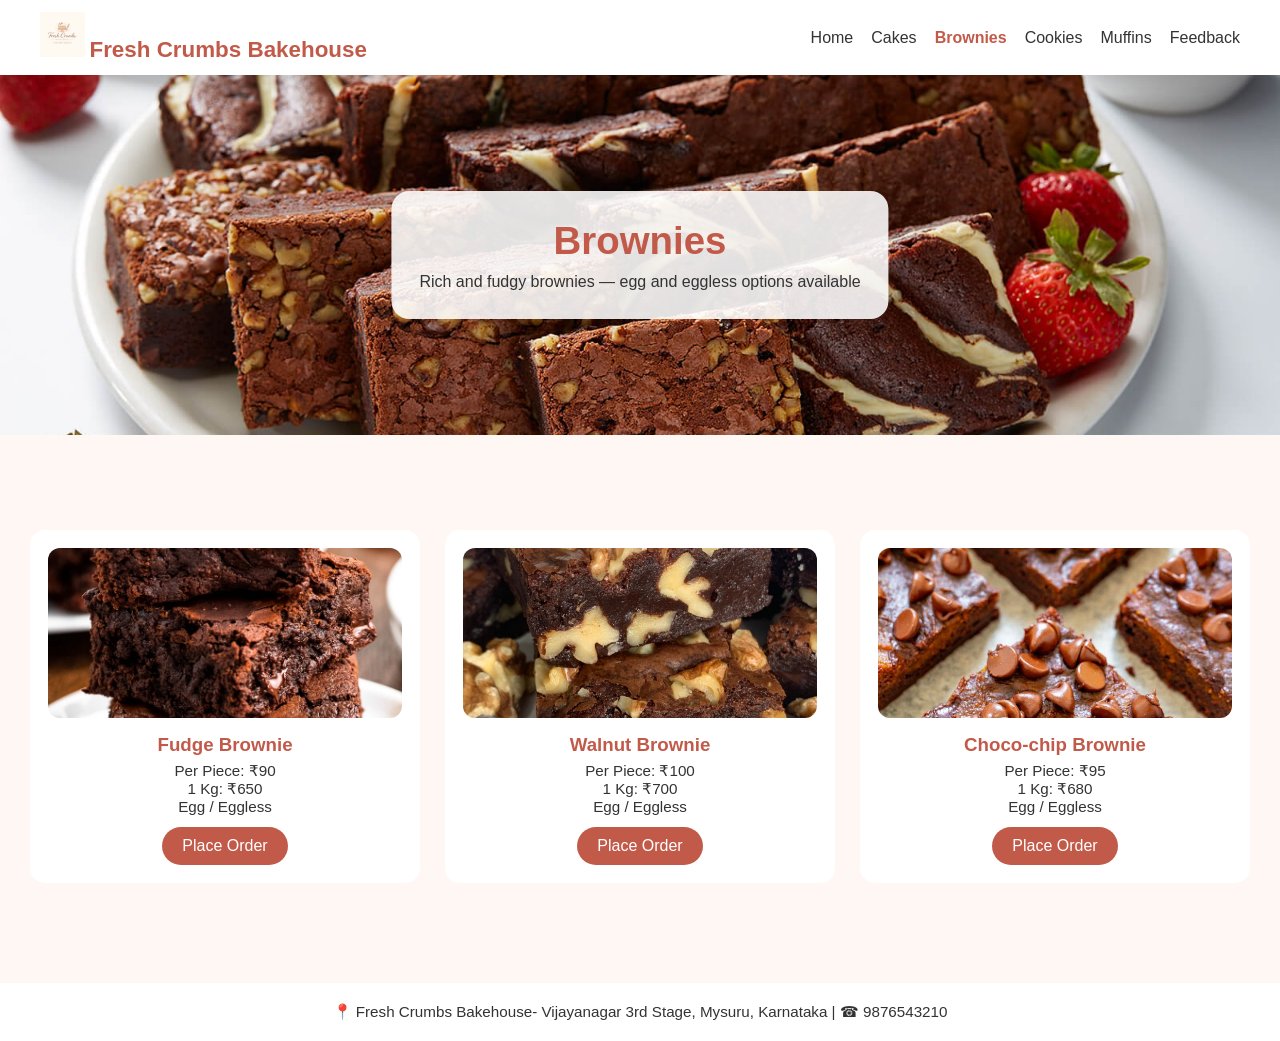
==== brownies.html @ a9f3908b "Initial commit: Bakehouse website" ====
<!DOCTYPE html>
<html lang="en">
<head>
  <meta charset="UTF-8">
  <title>Brownies | Fresh Crumbs Bakehouse</title>
  <link rel="stylesheet" href="style.css">
  <meta name="viewport" content="width=device-width, initial-scale=1.0">

</head>
<body>

<header>
   <div class="logo">
    <a href="index.html">
      <img src="Images/Logo.png" alt="Fresh Crumbs Bakehouse Logo">
      <span class="logo-text">Fresh Crumbs Bakehouse</span>
    </a>
</div>
  <nav aria-label="Main navigation"><a href="index.html">Home</a><a href="cakes.html">Cakes</a><a href="brownies.html" aria-current="page">Brownies</a><a href="cookies.html">Cookies</a><a href="muffins.html">Muffins</a><a href="feedback.html">Feedback</a></nav>
</header>

<section class="hero">
  <img src="bowniee.jpg" alt="Brownies Banner">
  <div class="hero-text">
    <h1>Brownies</h1>
    <p>Rich and fudgy brownies — egg and eggless options available</p>
  </div>
</section>

<section class="product-page">
  <div class="product-grid">

    <div class="product-card">
      <img src="fudgy brownie.jpg" alt="Fudge Brownie">
      <h3>Fudge Brownie</h3>
      <p>Per Piece: ₹90</p>
      <p>1 Kg: ₹650</p>
      <p>Egg / Eggless</p>
      <a href="order.html?product=Fudge Brownie" class="order-btn">Place Order</a>
    </div>

    <div class="product-card">
      <img src="walnut brownie.jpg" alt="Walnut Brownie">
      <h3>Walnut Brownie</h3>
      <p>Per Piece: ₹100</p>
      <p>1 Kg: ₹700</p>
      <p>Egg / Eggless</p>
      <a href="order.html?product=Walnut Brownie" class="order-btn">Place Order</a>
    </div>

    <div class="product-card">
      <img src="choco chip.jpg" alt="Choco Chip Brownie">
      <h3>Choco-chip Brownie</h3>
      <p>Per Piece: ₹95</p>
      <p>1 Kg: ₹680</p>
      <p>Egg / Eggless</p>
      <a href="order.html?product=Choco-chip Brownie" class="order-btn">Place Order</a>
    </div>

  </div>
</section>

<footer>
  <p>📍 Fresh Crumbs Bakehouse- Vijayanagar 3rd Stage, Mysuru, Karnataka  | ☎ 9876543210</p>
</footer>
</body>
</html>
---- style.css ----
/* ===== GLOBAL RESET ===== */
* {
    margin: 0;
    padding: 0;
    box-sizing: border-box;
    font-family: 'Segoe UI', sans-serif;
}

/* REMOVE DEFAULT LINK STYLES (BLUE LINE FIX) */
a {
    text-decoration: none;
    color: inherit;
}

body {
    background: #fff7f3;
    color: #333;
}

/* ===== HEADER ===== */
header {
    background: white;
    padding: 12px 40px;
    display: flex;
    justify-content: space-between;
    align-items: center;
    box-shadow: 0 5px 15px rgba(0, 0, 0, 0.08);
    position: sticky;
    top: 0;
    z-index: 10;
}

/* LOGO */
.logo {
    display: flex;
    align-items: center;
    gap: 10px;
}

.logo img {
    height: 45px;
    width: auto;
}

.logo-text {
    font-size: 1.4rem;
    font-weight: 700;
    color: #c25a4a;
}

/* NAVIGATION */
nav a {
    margin-left: 18px;
    font-weight: 500;
    transition: 0.2s;
}

nav {
    display: flex;
    flex-wrap: wrap;
    justify-content: center;
    gap: 8px 18px;
}

nav a { margin-left: 0; }

nav a:hover {
    color: #c25a4a;
}

nav a[aria-current="page"] {
    color: #c25a4a;
    font-weight: 700;
}

/* ===== HERO SECTION ===== */
.hero {
    position: relative;
    height: 360px;
}

.hero img {
    width: 100%;
    height: 100%;
    object-fit: cover;
}

.hero-text {
    position: absolute;
    top: 50%;
    left: 50%;
    transform: translate(-50%, -50%);
    background: rgba(255, 255, 255, 0.88);
    padding: 28px;
    border-radius: 18px;
    text-align: center;
}

.hero-text h1 {
    font-size: 2.4rem;
    color: #c25a4a;
}

.hero-text p {
    margin-top: 10px;
    font-size: 1rem;
}

/* ===== CATEGORIES ===== */
.categories {
    padding: 60px 30px;
    text-align: center;
}

.category-grid {
    display: grid;
    grid-template-columns: repeat(auto-fit, minmax(220px, 1fr));
    gap: 25px;
    margin-top: 35px;
}

/* CATEGORY CARD */
.category-card {
    background: white;
    border-radius: 20px;
    overflow: hidden;
    transition: 0.3s ease;
    cursor: pointer;
    position: relative;
    display: block; /* important when wrapped in <a> */
}

/* IMAGE FILLS ENTIRE CARD */
.category-card img {
    width: 100%;
    height: 220px;
    object-fit: cover;
    display: block;
}

/* TEXT OVERLAY */
.category-card h3 {
    position: absolute;
    bottom: 0;
    width: 100%;
    padding: 14px;
    margin: 0;
    background: rgba(255, 255, 255, 0.92);
    color: #c25a4a;
    font-size: 1.15rem;
    text-align: center;
}

/* HOVER EFFECT */
.category-card:hover {
    transform: translateY(-6px);
    box-shadow: 0 14px 24px rgba(0, 0, 0, 0.15);
}

/* ===== PRODUCT PAGES ===== */
.product-page {
    padding: 60px 30px;
    text-align: center;
}

.product-grid {
    display: grid;
    grid-template-columns: repeat(auto-fit, minmax(220px, 1fr));
    gap: 25px;
    margin-top: 35px;
}

.product-card {
    background: white;
    padding: 18px;
    border-radius: 15px;
}
.product-card {
    width: 100%;
}

.product-card img {
    width: 100%;
    height: 170px;
    object-fit: cover;
    border-radius: 12px;
}

.product-card h3 {
    margin: 12px 0 6px;
    color: #c25a4a;
}

.product-card p {
    font-size: 0.95rem;
}

/* ORDER BUTTON */
.order-btn {
    display: inline-block;
    margin-top: 12px;
    padding: 10px 20px;
    background: #c25a4a;
    color: white;
    border-radius: 25px;
    transition: 0.2s;
}

.order-btn:hover {
    background: #a6473a;
}

/* ===== ORDER FORM ===== */
.order-form {
    max-width: 420px;
    margin: 40px auto;
    display: flex;
    flex-direction: column;
    gap: 15px;
}

.order-form input,
.order-form select,
.order-form button {
    padding: 12px;
    border-radius: 10px;
    border: 1px solid #ccc;
    font-size: 1rem;
}

.order-form button {
    background: #c25a4a;
    color: white;
    border: none;
    cursor: pointer;
}

.order-form button:hover {
    background: #a6473a;
}

.order-intro, .form-message {
    max-width: 600px;
    margin: 14px auto;
    line-height: 1.5;
}

.form-message { color: #8d3328; font-weight: 600; }
.order-form label { text-align: left; font-weight: 600; margin-bottom: -10px; }

.order-summary {
    max-width: 420px;
    margin: 14px auto 0;
    padding: 22px;
    background: white;
    border-radius: 15px;
    box-shadow: 0 5px 15px rgba(0, 0, 0, 0.08);
    text-align: left;
}

.order-summary h3 {
    margin-bottom: 12px;
    color: #c25a4a;
    text-align: center;
}

.order-summary dl > div {
    display: flex;
    justify-content: space-between;
    gap: 20px;
    padding: 9px 0;
    border-bottom: 1px solid #f0e5e1;
}

.order-summary dl > div:last-child { border-bottom: 0; }
.order-summary dt { font-weight: 600; }
.order-summary dd { margin: 0; text-align: right; }
.order-summary .total-row { border-top: 2px solid #c25a4a; font-size: 1.1rem; color: #a6473a; }

/* ===== FOOTER ===== */
footer {
    background: white;
    text-align: center;
    padding: 20px;
    margin-top: 40px;
    font-size: 0.95rem;
}

/* ===== RESPONSIVE ===== */
@media screen and (max-width: 768px) {

    header {
        flex-direction: column;
        padding: 15px 20px;
    }

    nav {
        margin-top: 10px;
    }

    .hero-text h1 {
        font-size: 2rem;
    }

    .category-card img {
        height: 180px;
    }

    .product-card img {
        height: 150px;
    }
}
/* ===== HERO SLIDER SAFE ADDITION ===== */
.hero {
  position: relative;
  height: 360px;
  overflow: hidden;
}

.hero-slide {
  position: absolute;
  width: 100%;
  height: 100%;
  display: none;
}

.hero-slide img {
  width: 100%;
  height: 100%;
  object-fit: cover;
}

.hero-slide.active {
  display: block;
}

/* ===== HERO SLIDER CONTROLS ===== */
.prev, .next {
  position: absolute;
  top: 50%;
  transform: translateY(-50%);
  background: rgba(255, 255, 255, 0.85);
  border: none;
  padding: 12px 16px;
  font-size: 22px;
  cursor: pointer;
  border-radius: 50%;
  z-index: 5;
}

.prev {
  left: 20px;
}

.next {
  right: 20px;
}

.prev:hover,
.next:hover {
  background: #c25a4a;
  color: white;
}
.hero-slide {
    z-index: 1;
}

/* ===== HERO DOTS ===== */
.hero-dots {
  position: absolute;
  bottom: 18px;
  width: 100%;
  text-align: center;
  z-index: 6;
}

.dot {
  height: 10px;
  width: 10px;
  margin: 0 5px;
  background: #ddd;
  border-radius: 50%;
  display: inline-block;
  cursor: pointer;
  transition: 0.3s;
  border: 0;
  padding: 0;
}

.dot.active {
  background: #c25a4a;
}

img {
  max-width: 100%;
  height: auto;
}
@media (max-width: 600px) {
  header {
    flex-direction: column;
    text-align: center;
  }

  nav {
    margin-top: 8px;
  }
}
.product-card {
  transition: transform 0.2s ease, box-shadow 0.2s ease;
}

.product-card:hover {
  transform: translateY(-5px);
  box-shadow: 0 6px 14px rgba(0,0,0,0.12);
}
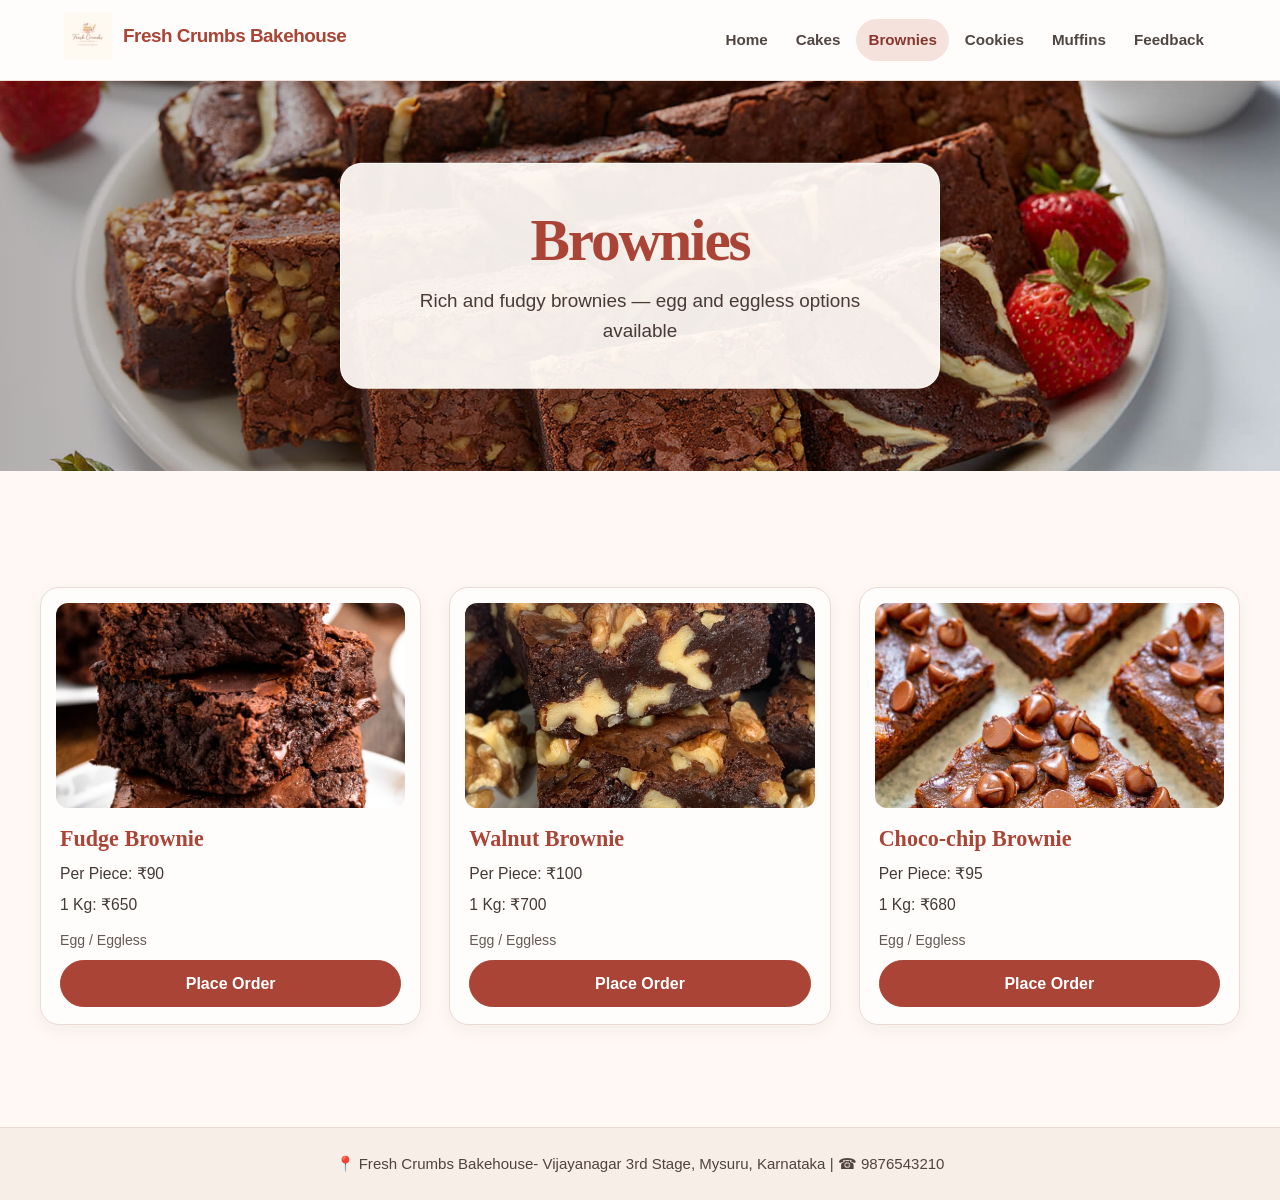
==== commit b377ac0e: "Improve Bakehouse design and responsiveness" ====
--- a/brownies.html
+++ b/brownies.html
@@ -8,6 +8,7 @@
 
 </head>
 <body>
+<a class="skip-link" href="#main-content">Skip to content</a>
 
 <header>
    <div class="logo">
@@ -19,6 +20,7 @@
   <nav aria-label="Main navigation"><a href="index.html">Home</a><a href="cakes.html">Cakes</a><a href="brownies.html" aria-current="page">Brownies</a><a href="cookies.html">Cookies</a><a href="muffins.html">Muffins</a><a href="feedback.html">Feedback</a></nav>
 </header>
 
+<main id="main-content">
 <section class="hero">
   <img src="bowniee.jpg" alt="Brownies Banner">
   <div class="hero-text">
@@ -31,7 +33,7 @@
   <div class="product-grid">
 
     <div class="product-card">
-      <img src="fudgy brownie.jpg" alt="Fudge Brownie">
+      <img src="fudgy brownie.jpg" alt="Fudge Brownie" loading="lazy">
       <h3>Fudge Brownie</h3>
       <p>Per Piece: ₹90</p>
       <p>1 Kg: ₹650</p>
@@ -40,7 +42,7 @@
     </div>
 
     <div class="product-card">
-      <img src="walnut brownie.jpg" alt="Walnut Brownie">
+      <img src="walnut brownie.jpg" alt="Walnut Brownie" loading="lazy">
       <h3>Walnut Brownie</h3>
       <p>Per Piece: ₹100</p>
       <p>1 Kg: ₹700</p>
@@ -49,7 +51,7 @@
     </div>
 
     <div class="product-card">
-      <img src="choco chip.jpg" alt="Choco Chip Brownie">
+      <img src="choco chip.jpg" alt="Choco Chip Brownie" loading="lazy">
       <h3>Choco-chip Brownie</h3>
       <p>Per Piece: ₹95</p>
       <p>1 Kg: ₹680</p>
@@ -59,6 +61,7 @@
 
   </div>
 </section>
+</main>
 
 <footer>
   <p>📍 Fresh Crumbs Bakehouse- Vijayanagar 3rd Stage, Mysuru, Karnataka  | ☎ 9876543210</p>
--- a/style.css
+++ b/style.css
@@ -1,415 +1,389 @@
-/* ===== GLOBAL RESET ===== */
-* {
-    margin: 0;
-    padding: 0;
-    box-sizing: border-box;
-    font-family: 'Segoe UI', sans-serif;
-}
-
-/* REMOVE DEFAULT LINK STYLES (BLUE LINE FIX) */
-a {
-    text-decoration: none;
-    color: inherit;
-}
-
+/* Fresh Crumbs Bakehouse shared visual system */
+:root {
+  color-scheme: light;
+  --cream: #fff8f4;
+  --cream-deep: #f8eee8;
+  --paper: #fffdfb;
+  --ink: #352a27;
+  --muted: #665854;
+  --accent: #a94436;
+  --accent-hover: #87372d;
+  --accent-soft: #f5e2dc;
+  --line: #eadbd4;
+  --shadow: 0 12px 32px rgba(69, 43, 34, 0.1);
+  --heading-font: "Palatino Linotype", "Book Antiqua", Georgia, serif;
+  --body-font: "Segoe UI", Roboto, "Helvetica Neue", Arial, sans-serif;
+}
+
+*, *::before, *::after { box-sizing: border-box; }
+html { scroll-behavior: smooth; }
 body {
-    background: #fff7f3;
-    color: #333;
-}
-
-/* ===== HEADER ===== */
+  margin: 0;
+  background: var(--cream);
+  color: var(--ink);
+  font: 16px/1.6 var(--body-font);
+  -webkit-font-smoothing: antialiased;
+}
+img { display: block; max-width: 100%; }
+a { color: inherit; text-decoration: none; }
+button, input, select, textarea { font: inherit; }
+button { color: inherit; }
+
+h1, h2, h3 {
+  margin-top: 0;
+  color: var(--ink);
+  font-family: var(--heading-font);
+  font-weight: 700;
+  line-height: 1.15;
+}
+h2 { margin-bottom: 14px; font-size: clamp(1.85rem, 3vw, 2.5rem); }
+p { margin-top: 0; }
+
+a:focus-visible, button:focus-visible, input:focus-visible,
+select:focus-visible, textarea:focus-visible {
+  outline: 3px solid #7d342a;
+  outline-offset: 3px;
+}
+.skip-link {
+  position: absolute;
+  z-index: 100;
+  top: 8px;
+  left: 8px;
+  padding: 10px 14px;
+  transform: translateY(-160%);
+  border-radius: 8px;
+  background: var(--ink);
+  color: #fff;
+}
+.skip-link:focus { transform: translateY(0); }
+
+/* Header and navigation */
 header {
-    background: white;
-    padding: 12px 40px;
-    display: flex;
-    justify-content: space-between;
-    align-items: center;
-    box-shadow: 0 5px 15px rgba(0, 0, 0, 0.08);
-    position: sticky;
-    top: 0;
-    z-index: 10;
-}
-
-/* LOGO */
-.logo {
-    display: flex;
-    align-items: center;
-    gap: 10px;
-}
-
-.logo img {
-    height: 45px;
-    width: auto;
-}
-
-.logo-text {
-    font-size: 1.4rem;
-    font-weight: 700;
-    color: #c25a4a;
-}
-
-/* NAVIGATION */
+  position: sticky;
+  z-index: 20;
+  top: 0;
+  display: flex;
+  align-items: center;
+  justify-content: space-between;
+  gap: 24px;
+  min-height: 78px;
+  padding: 12px clamp(18px, 5vw, 68px);
+  border-bottom: 1px solid rgba(234, 219, 212, 0.85);
+  background: rgba(255, 253, 251, 0.96);
+  box-shadow: 0 4px 18px rgba(69, 43, 34, 0.055);
+  backdrop-filter: blur(12px);
+}
+.logo { flex: 0 0 auto; }
+.logo > a { display: inline-flex; align-items: center; gap: 11px; }
+.logo img { width: 48px; height: 48px; object-fit: contain; }
+.logo-text { color: var(--accent); font-size: 1.18rem; font-weight: 750; letter-spacing: -0.025em; }
+nav { display: flex; flex-wrap: wrap; align-items: center; justify-content: flex-end; gap: 4px; }
 nav a {
-    margin-left: 18px;
-    font-weight: 500;
-    transition: 0.2s;
-}
-
-nav {
-    display: flex;
-    flex-wrap: wrap;
-    justify-content: center;
-    gap: 8px 18px;
-}
-
-nav a { margin-left: 0; }
-
-nav a:hover {
-    color: #c25a4a;
-}
-
-nav a[aria-current="page"] {
-    color: #c25a4a;
-    font-weight: 700;
-}
-
-/* ===== HERO SECTION ===== */
-.hero {
-    position: relative;
-    height: 360px;
-}
-
-.hero img {
-    width: 100%;
-    height: 100%;
-    object-fit: cover;
-}
-
-.hero-text {
-    position: absolute;
-    top: 50%;
-    left: 50%;
-    transform: translate(-50%, -50%);
-    background: rgba(255, 255, 255, 0.88);
-    padding: 28px;
-    border-radius: 18px;
-    text-align: center;
-}
-
-.hero-text h1 {
-    font-size: 2.4rem;
-    color: #c25a4a;
-}
-
-.hero-text p {
-    margin-top: 10px;
-    font-size: 1rem;
-}
-
-/* ===== CATEGORIES ===== */
-.categories {
-    padding: 60px 30px;
-    text-align: center;
-}
-
-.category-grid {
-    display: grid;
-    grid-template-columns: repeat(auto-fit, minmax(220px, 1fr));
-    gap: 25px;
-    margin-top: 35px;
-}
-
-/* CATEGORY CARD */
-.category-card {
-    background: white;
-    border-radius: 20px;
-    overflow: hidden;
-    transition: 0.3s ease;
-    cursor: pointer;
-    position: relative;
-    display: block; /* important when wrapped in <a> */
-}
-
-/* IMAGE FILLS ENTIRE CARD */
-.category-card img {
-    width: 100%;
-    height: 220px;
-    object-fit: cover;
-    display: block;
-}
-
-/* TEXT OVERLAY */
-.category-card h3 {
-    position: absolute;
-    bottom: 0;
-    width: 100%;
-    padding: 14px;
-    margin: 0;
-    background: rgba(255, 255, 255, 0.92);
-    color: #c25a4a;
-    font-size: 1.15rem;
-    text-align: center;
-}
-
-/* HOVER EFFECT */
-.category-card:hover {
-    transform: translateY(-6px);
-    box-shadow: 0 14px 24px rgba(0, 0, 0, 0.15);
-}
-
-/* ===== PRODUCT PAGES ===== */
-.product-page {
-    padding: 60px 30px;
-    text-align: center;
-}
-
-.product-grid {
-    display: grid;
-    grid-template-columns: repeat(auto-fit, minmax(220px, 1fr));
-    gap: 25px;
-    margin-top: 35px;
-}
-
-.product-card {
-    background: white;
-    padding: 18px;
-    border-radius: 15px;
-}
-.product-card {
-    width: 100%;
-}
-
-.product-card img {
-    width: 100%;
-    height: 170px;
-    object-fit: cover;
-    border-radius: 12px;
-}
-
-.product-card h3 {
-    margin: 12px 0 6px;
-    color: #c25a4a;
-}
-
-.product-card p {
-    font-size: 0.95rem;
-}
-
-/* ORDER BUTTON */
-.order-btn {
-    display: inline-block;
-    margin-top: 12px;
-    padding: 10px 20px;
-    background: #c25a4a;
-    color: white;
-    border-radius: 25px;
-    transition: 0.2s;
-}
-
-.order-btn:hover {
-    background: #a6473a;
-}
-
-/* ===== ORDER FORM ===== */
-.order-form {
-    max-width: 420px;
-    margin: 40px auto;
-    display: flex;
-    flex-direction: column;
-    gap: 15px;
-}
-
-.order-form input,
-.order-form select,
-.order-form button {
-    padding: 12px;
-    border-radius: 10px;
-    border: 1px solid #ccc;
-    font-size: 1rem;
-}
-
-.order-form button {
-    background: #c25a4a;
-    color: white;
-    border: none;
-    cursor: pointer;
-}
-
-.order-form button:hover {
-    background: #a6473a;
-}
-
-.order-intro, .form-message {
-    max-width: 600px;
-    margin: 14px auto;
-    line-height: 1.5;
-}
-
-.form-message { color: #8d3328; font-weight: 600; }
-.order-form label { text-align: left; font-weight: 600; margin-bottom: -10px; }
-
-.order-summary {
-    max-width: 420px;
-    margin: 14px auto 0;
-    padding: 22px;
-    background: white;
-    border-radius: 15px;
-    box-shadow: 0 5px 15px rgba(0, 0, 0, 0.08);
-    text-align: left;
-}
-
-.order-summary h3 {
-    margin-bottom: 12px;
-    color: #c25a4a;
-    text-align: center;
-}
-
-.order-summary dl > div {
-    display: flex;
-    justify-content: space-between;
-    gap: 20px;
-    padding: 9px 0;
-    border-bottom: 1px solid #f0e5e1;
-}
-
-.order-summary dl > div:last-child { border-bottom: 0; }
-.order-summary dt { font-weight: 600; }
-.order-summary dd { margin: 0; text-align: right; }
-.order-summary .total-row { border-top: 2px solid #c25a4a; font-size: 1.1rem; color: #a6473a; }
-
-/* ===== FOOTER ===== */
-footer {
-    background: white;
-    text-align: center;
-    padding: 20px;
-    margin-top: 40px;
-    font-size: 0.95rem;
-}
-
-/* ===== RESPONSIVE ===== */
-@media screen and (max-width: 768px) {
-
-    header {
-        flex-direction: column;
-        padding: 15px 20px;
-    }
-
-    nav {
-        margin-top: 10px;
-    }
-
-    .hero-text h1 {
-        font-size: 2rem;
-    }
-
-    .category-card img {
-        height: 180px;
-    }
-
-    .product-card img {
-        height: 150px;
-    }
-}
-/* ===== HERO SLIDER SAFE ADDITION ===== */
+  display: inline-flex;
+  align-items: center;
+  min-height: 42px;
+  padding: 7px 12px;
+  border-radius: 999px;
+  color: #514541;
+  font-size: 0.95rem;
+  font-weight: 600;
+  transition: color 160ms ease, background-color 160ms ease;
+}
+nav a:hover, nav a[aria-current="page"] { color: var(--accent-hover); background: var(--accent-soft); }
+nav a[aria-current="page"] { font-weight: 750; }
+
+/* Hero banners and homepage carousel */
 .hero {
   position: relative;
-  height: 360px;
+  height: clamp(280px, 34vw, 390px);
   overflow: hidden;
-}
-
-.hero-slide {
-  position: absolute;
-  width: 100%;
-  height: 100%;
-  display: none;
-}
-
-.hero-slide img {
+  isolation: isolate;
+  background: #ead6ca;
+}
+.home-hero { height: clamp(430px, 48vw, 570px); }
+.hero::after {
+  position: absolute;
+  z-index: 1;
+  inset: 0;
+  background: linear-gradient(90deg, rgba(35, 23, 19, 0.32), rgba(35, 23, 19, 0.03) 70%);
+  content: "";
+  pointer-events: none;
+}
+.hero > img, .hero-slide > img {
   width: 100%;
   height: 100%;
   object-fit: cover;
-}
-
-.hero-slide.active {
-  display: block;
-}
-
-/* ===== HERO SLIDER CONTROLS ===== */
-.prev, .next {
-  position: absolute;
+  object-position: center;
+}
+.hero-slide {
+  position: absolute;
+  z-index: 0;
+  inset: 0;
+  display: none;
+}
+.hero-slide.active { display: block; }
+.hero-text {
+  position: absolute;
+  z-index: 2;
   top: 50%;
-  transform: translateY(-50%);
-  background: rgba(255, 255, 255, 0.85);
-  border: none;
-  padding: 12px 16px;
-  font-size: 22px;
+  left: 50%;
+  width: min(600px, calc(100% - 36px));
+  padding: clamp(24px, 4vw, 42px);
+  transform: translate(-50%, -50%);
+  border: 1px solid rgba(255,255,255,0.7);
+  border-radius: 22px;
+  background: rgba(255, 250, 246, 0.94);
+  box-shadow: 0 18px 48px rgba(38, 24, 20, 0.2);
+  text-align: center;
+}
+.hero-text h1 { margin-bottom: 12px; color: var(--accent); font-size: clamp(2rem, 5vw, 3.7rem); letter-spacing: -0.035em; }
+.hero-text p { margin-bottom: 0; color: #493a35; font-size: clamp(1rem, 1.5vw, 1.18rem); }
+.home-hero .hero-text { left: clamp(24px, 9vw, 126px); width: min(620px, calc(100% - 48px)); transform: translateY(-56%); text-align: left; }
+.home-hero .hero-text h1 { max-width: 12ch; font-size: clamp(2.6rem, 6vw, 4.7rem); }
+.home-hero .hero-text p { max-width: 42ch; }
+
+.hero-controls {
+  position: absolute;
+  z-index: 4;
+  right: 0;
+  bottom: 18px;
+  left: 0;
+  display: flex;
+  align-items: center;
+  justify-content: center;
+  gap: 12px;
+}
+.hero-dots { display: flex; align-items: center; gap: 5px; }
+.dot {
+  display: inline-grid;
+  width: 36px;
+  height: 36px;
+  place-items: center;
+  border: 0;
+  border-radius: 50%;
+  background: transparent;
   cursor: pointer;
-  border-radius: 50%;
-  z-index: 5;
-}
-
-.prev {
-  left: 20px;
-}
-
-.next {
-  right: 20px;
-}
-
-.prev:hover,
-.next:hover {
-  background: #c25a4a;
+}
+.dot::before { width: 10px; height: 10px; border-radius: 50%; background: #fffaf6; box-shadow: 0 1px 6px #39272255; content: ""; transition: width 160ms ease, background 160ms ease; }
+.dot.active::before { width: 23px; border-radius: 999px; background: var(--accent); }
+
+/* Category and product layouts */
+.categories, .product-page {
+  width: min(1200px, calc(100% - 48px));
+  margin-inline: auto;
+  padding-block: clamp(48px, 7vw, 82px);
+}
+.categories { text-align: center; }
+.categories h2, .product-page > h2 { text-align: center; }
+.category-grid, .product-grid {
+  display: grid;
+  grid-template-columns: repeat(auto-fit, minmax(min(100%, 245px), 1fr));
+  gap: clamp(18px, 2.5vw, 28px);
+  margin-top: 34px;
+}
+.category-card, .product-card {
+  min-width: 0;
+  overflow: hidden;
+  border: 1px solid var(--line);
+  border-radius: 19px;
+  background: var(--paper);
+  box-shadow: 0 5px 18px rgba(69, 43, 34, 0.055);
+  transition: transform 180ms ease, box-shadow 180ms ease;
+}
+.category-card:hover, .category-card:focus-within, .product-card:hover {
+  transform: translateY(-4px);
+  box-shadow: var(--shadow);
+}
+.category-card > a { position: relative; display: block; min-height: 230px; overflow: hidden; }
+.category-card img { width: 100%; height: 250px; object-fit: cover; transition: transform 350ms ease; }
+.category-card:hover img, .category-card:focus-within img { transform: scale(1.035); }
+.category-card h3 {
+  position: absolute;
+  right: 14px;
+  bottom: 14px;
+  left: 14px;
+  margin: 0;
+  padding: 12px 15px;
+  border: 1px solid rgba(255,255,255,0.8);
+  border-radius: 12px;
+  background: rgba(255, 253, 251, 0.96);
+  color: var(--accent);
+  font-size: 1.25rem;
+}
+.product-page { text-align: center; }
+.product-page > .product-grid { text-align: left; }
+.product-card { display: flex; flex-direction: column; padding: 15px; }
+.product-card img { width: 100%; height: 205px; border-radius: 12px; background: var(--cream-deep); object-fit: cover; object-position: center; }
+.product-card h3 { margin: 18px 4px 7px; color: var(--accent); font-size: 1.38rem; }
+.product-card p { margin: 3px 4px; color: #453a36; font-size: 0.98rem; }
+.product-card p:last-of-type { margin-top: 9px; color: var(--muted); font-size: 0.88rem; }
+.order-btn {
+  display: inline-flex;
+  min-height: 44px;
+  align-items: center;
+  justify-content: center;
+  margin: auto 4px 2px;
+  padding: 10px 18px;
+  border: 1px solid var(--accent);
+  border-radius: 999px;
+  background: var(--accent);
+  color: #fff;
+  font-weight: 700;
+  transition: background-color 160ms ease, border-color 160ms ease, transform 160ms ease;
+}
+.product-card h3 + p { margin-top: 3px; }
+.product-card p:nth-last-of-type(1) { margin-bottom: 8px; }
+.order-btn:hover { transform: translateY(-1px); border-color: var(--accent-hover); background: var(--accent-hover); }
+
+/* Order form and receipt */
+.order-intro, .form-message { max-width: 620px; margin: 14px auto; line-height: 1.6; }
+.order-intro { color: var(--muted); text-align: center; }
+.form-message { color: var(--accent-hover); font-weight: 700; text-align: center; }
+.order-form {
+  display: flex;
+  max-width: 480px;
+  flex-direction: column;
+  gap: 11px;
+  margin: 30px auto 0;
+  padding: clamp(20px, 4vw, 30px);
+  border: 1px solid var(--line);
+  border-radius: 19px;
+  background: var(--paper);
+  box-shadow: 0 6px 22px rgba(69, 43, 34, 0.06);
+  text-align: left;
+}
+.order-form label { margin-top: 4px; color: #453a36; font-size: 0.95rem; font-weight: 700; }
+.order-form input, .order-form select {
+  width: 100%;
+  min-height: 48px;
+  padding: 10px 13px;
+  border: 1px solid #cdbdb5;
+  border-radius: 10px;
+  background: #fff;
+  color: var(--ink);
+}
+.order-form input[readonly] { background: #f9f2ed; color: #5c4b45; }
+.order-form button {
+  min-height: 48px;
+  margin-top: 10px;
+  padding: 11px 18px;
+  border: 0;
+  border-radius: 999px;
+  background: var(--accent);
   color: white;
-}
-.hero-slide {
-    z-index: 1;
-}
-
-/* ===== HERO DOTS ===== */
-.hero-dots {
-  position: absolute;
-  bottom: 18px;
+  font-weight: 750;
+  cursor: pointer;
+  transition: background-color 160ms ease, transform 160ms ease;
+}
+.order-form button:hover { transform: translateY(-1px); background: var(--accent-hover); }
+.order-summary {
+  max-width: 480px;
+  margin: 16px auto 0;
+  padding: clamp(20px, 4vw, 30px);
+  border: 1px solid var(--line);
+  border-radius: 19px;
+  background: var(--paper);
+  box-shadow: var(--shadow);
+  text-align: left;
+}
+.order-summary h3 { margin-bottom: 14px; color: var(--accent); font-size: 1.55rem; text-align: center; }
+.order-summary dl > div { display: flex; justify-content: space-between; gap: 20px; padding: 10px 0; border-bottom: 1px solid var(--line); }
+.order-summary dl > div:last-child { border-bottom: 0; }
+.order-summary dt { color: #544641; font-weight: 650; }
+.order-summary dd { margin: 0; color: var(--ink); text-align: right; }
+.order-summary .total-row { margin-top: 4px; border-top: 2px solid var(--accent); color: var(--accent-hover); font-size: 1.12rem; }
+.order-summary .total-row dt, .order-summary .total-row dd { color: var(--accent-hover); }
+
+/* Feedback page */
+.feedback-panel {
+  width: min(680px, calc(100% - 40px));
+  margin: clamp(32px, 6vw, 60px) auto;
+  padding: clamp(22px, 5vw, 42px);
+  border: 1px solid var(--line);
+  border-radius: 20px;
+  background: var(--paper);
+  box-shadow: var(--shadow);
+}
+.feedback-panel > h2, .feedback-panel > p { text-align: center; }
+.feedback-panel > p { max-width: 48ch; margin: 0 auto 24px; color: var(--muted); }
+.feedback-form { display: grid; gap: 10px; }
+.feedback-form h3 { margin-bottom: 3px; color: var(--accent); font-size: 1.4rem; }
+.feedback-form label { color: #453a36; font-size: 0.95rem; font-weight: 700; }
+.feedback-form input, .feedback-form textarea {
   width: 100%;
+  min-height: 46px;
+  padding: 11px 13px;
+  border: 1px solid #cdbdb5;
+  border-radius: 10px;
+  background: white;
+  color: var(--ink);
+}
+.feedback-form textarea { min-height: 130px; resize: vertical; }
+.feedback-form button {
+  min-height: 48px;
+  margin-top: 7px;
+  padding: 10px 18px;
+  border: 0;
+  border-radius: 999px;
+  background: var(--accent);
+  color: white;
+  font-weight: 750;
+  cursor: pointer;
+}
+.feedback-form button:hover { background: var(--accent-hover); }
+.feedback-message { min-height: 1.6em; margin: 12px 0; color: #38613b; font-weight: 700; text-align: center; }
+.reviews { margin-top: 28px; }
+.reviews h3 { margin-bottom: 12px; font-size: 1.45rem; text-align: center; }
+.review-card { margin: 12px 0; padding: 16px; border: 1px solid #f0ddd4; border-radius: 13px; background: #fff4ee; line-height: 1.55; overflow-wrap: anywhere; }
+.review-card strong { color: var(--accent-hover); }
+.review-card p { margin: 7px 0 0; white-space: pre-wrap; }
+
+/* Footer and intro page */
+footer {
+  margin-top: 20px;
+  padding: 24px clamp(18px, 4vw, 40px);
+  border-top: 1px solid var(--line);
+  background: var(--cream-deep);
+  color: #51433e;
+  font-size: 0.94rem;
   text-align: center;
-  z-index: 6;
-}
-
-.dot {
-  height: 10px;
-  width: 10px;
-  margin: 0 5px;
-  background: #ddd;
-  border-radius: 50%;
-  display: inline-block;
-  cursor: pointer;
-  transition: 0.3s;
-  border: 0;
-  padding: 0;
-}
-
-.dot.active {
-  background: #c25a4a;
-}
-
-img {
-  max-width: 100%;
-  height: auto;
-}
-@media (max-width: 600px) {
-  header {
-    flex-direction: column;
-    text-align: center;
-  }
-
-  nav {
-    margin-top: 8px;
-  }
-}
-.product-card {
-  transition: transform 0.2s ease, box-shadow 0.2s ease;
-}
-
-.product-card:hover {
-  transform: translateY(-5px);
-  box-shadow: 0 6px 14px rgba(0,0,0,0.12);
-}
+}
+footer p { margin: 0; }
+.splash-page { display: grid; min-height: 100svh; place-items: center; overflow: hidden; background: var(--cream); text-align: center; }
+.splash { width: min(420px, calc(100% - 36px)); animation: zoomFade 1.5s ease both; }
+.splash img { width: min(220px, 65vw); margin: 0 auto 18px; }
+.splash p { color: var(--accent); font-family: var(--heading-font); font-size: clamp(1.4rem, 4vw, 2rem); }
+@keyframes zoomFade { from { transform: scale(.94); opacity: 0; } to { transform: scale(1); opacity: 1; } }
+
+@media (max-width: 900px) {
+  header { flex-direction: column; justify-content: center; gap: 6px; padding-block: 11px; }
+  nav { justify-content: center; }
+  .home-hero { height: clamp(410px, 58vw, 510px); }
+}
+
+@media (max-width: 560px) {
+  body { font-size: 15px; }
+  header { position: relative; gap: 8px; padding: 12px 12px 10px; }
+  .logo img { width: 42px; height: 42px; }
+  .logo-text { font-size: 1.06rem; }
+  nav { width: 100%; gap: 2px; }
+  nav a { min-height: 40px; padding: 6px 9px; font-size: 0.89rem; }
+  .home-hero { height: 470px; }
+  .hero:not(.home-hero) { height: 300px; }
+  .home-hero .hero-text { left: 50%; width: calc(100% - 32px); padding: 24px; transform: translate(-50%, -56%); text-align: center; }
+  .home-hero .hero-text h1 { max-width: none; font-size: clamp(2.25rem, 11vw, 3.2rem); }
+  .hero-text { width: calc(100% - 30px); padding: 22px 18px; }
+  .hero-text h1 { font-size: 2.15rem; }
+  .hero-controls { bottom: 12px; gap: 5px; }
+  .categories, .product-page { width: min(100% - 30px, 1200px); padding-block: 46px; }
+  .category-grid, .product-grid { grid-template-columns: 1fr; gap: 17px; margin-top: 24px; }
+  .category-card img { height: 235px; }
+  .product-card img { height: 220px; }
+  .feedback-panel { width: calc(100% - 28px); margin-block: 24px; padding: 22px 17px; }
+  .order-summary dl > div { gap: 12px; }
+  footer { margin-top: 8px; }
+}
+
+@media (prefers-reduced-motion: reduce) {
+  *, *::before, *::after { scroll-behavior: auto !important; animation-duration: 0.01ms !important; animation-iteration-count: 1 !important; transition-duration: 0.01ms !important; }
+}
